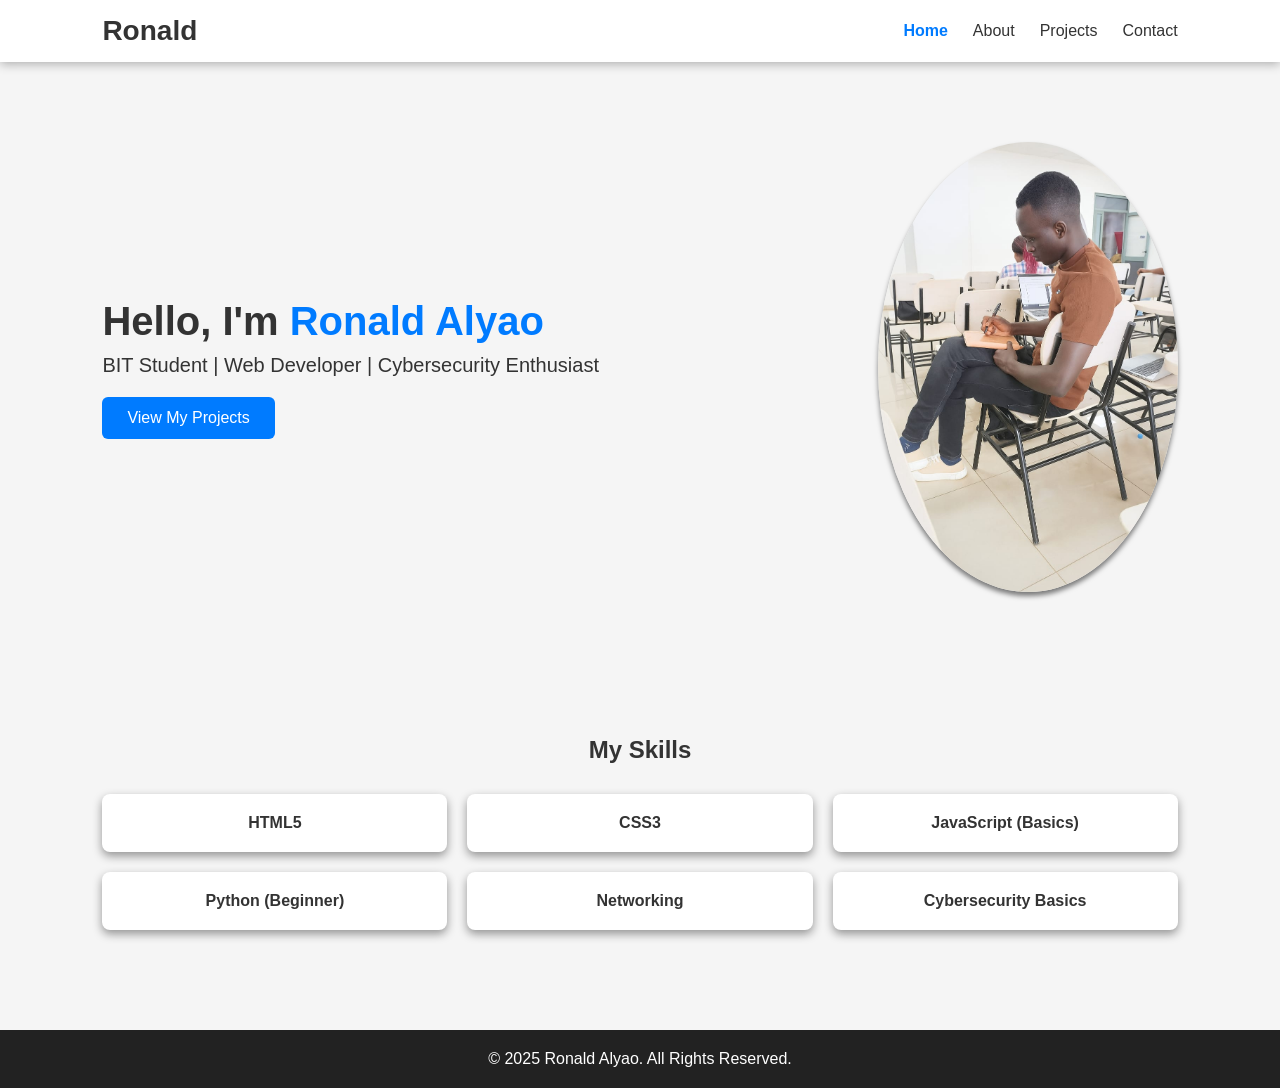
==== index.html @ 78d756d5 "Add files via upload" ====
<!DOCTYPE html>
<html lang="en">
<head>
    <meta charset="UTF-8">
    <meta name="viewport" content="width=device-width, initial-scale=1.0">
    <title>Ronald Portfolio</title>
    <link rel="stylesheet" href="index.css">
</head>
<body>

    <!-- ===== NAVBAR ===== -->
    <header>
        <nav class="navbar">
            <h2 class="logo">Ronald</h2>
            <ul class="nav-links">
                <li><a class="active" href="index.html">Home</a></li>
                <li><a href="about.html">About</a></li>
                <li><a href="projects.html">Projects</a></li>
                <li><a href="contact.html">Contact</a></li>
            </ul>
        </nav>
    </header>

    <!-- ===== HERO SECTION ===== -->
    <section class="hero">
        <div class="hero-text">
            <h1>Hello, I'm <span>Ronald Alyao</span></h1>
            <p>BIT Student | Web Developer | Cybersecurity Enthusiast</p>
            <a href="projects.html" class="btn">View My Projects</a>
        </div>

        <div class="hero-image">
            <img src="image/myphoto.jpg" alt="Ronald Photo">
        </div>
    </section>

    <!-- ===== SKILLS SECTION ===== -->
    <section class="skills">
        <h2>My Skills</h2>

        <div class="skills-container">
            <div class="skill-box">HTML5</div>
            <div class="skill-box">CSS3</div>
            <div class="skill-box">JavaScript (Basics)</div>
            <div class="skill-box">Python (Beginner)</div>
            <div class="skill-box">Networking</div>
            <div class="skill-box">Cybersecurity Basics</div>
        </div>
    </section>

    <!-- ===== FOOTER ===== -->
    <footer>
        <p>&copy 2025 Ronald Alyao. All Rights Reserved.</p>
    </footer>

</body>
</html>
---- index.css ----
/* ===== RESET ===== */
* {
    margin: 0;
    padding: 0;
    box-sizing: border-box;
    font-family: "Poppins", sans-serif;
}

body {
    background: #f5f5f5;
    color: #333;
}

/* ===== NAVBAR ===== */
.navbar {
    display: flex;
    justify-content: space-between;
    align-items: center;
    padding: 15px 8%;
    background: white;
    box-shadow: 0 2px 10px rgba(0,0,0,0.3);
}

.navbar .logo {
    font-size: 28px;
    font-weight: bold;
}

.nav-links {
    list-style: none;
    display: flex;
    gap: 25px;
}

.nav-links a {
    text-decoration: none;
    color: #333;
    font-weight: 500;
}
.nav-links a.active {
    color: #007bff; 
    font-weight: bold;}


.nav-links a:hover {
    color: #007bff;
    box-shadow: 0 0 10px rgba(0, 0, 0, 0.3);
    padding: 3px;
    border-radius:5px ;
    transition: 0.1s;
}

/* ===== HERO SECTION ===== */
.hero {
    display: flex;
    justify-content: space-between;
    align-items: center;
    padding: 80px 8%;
}

.hero-text h1 {
    font-size: 40px;
    margin-bottom: 10px;
}

.hero-text span {
    color: #007bff;
}

.hero-text p {
    font-size: 20px;
    margin-bottom: 20px;
}

.btn {
    display: inline-block;
    background: #007bff;
    color: white;
    padding: 12px 25px;
    border-radius: 6px;
    text-decoration: none;
}

.btn:hover {
    background: #005fcc;
}

.hero-image img {
    width: 300px;
    border-radius: 50%;
    box-shadow: 0 4px 5px rgba(0,0,0,0.5);
}

/* ===== SKILLS SECTION ===== */
.skills {
    text-align: center;
    padding: 60px 8%;
}

.skills h2 {
    margin-bottom: 30px;
}

.skills-container {
    display: grid;
    grid-template-columns: repeat(3, 1fr);
    gap: 20px;
}

.skill-box {
    background: white;
    padding: 20px;
    border-radius: 8px;
    box-shadow: 0 4px 10px rgba(0,0,0,0.4);
    font-weight: 600;
}

/* ===== FOOTER ===== */
footer {
    text-align: center;
    padding: 20px;
    background: #222;
    color: white;
    margin-top: 40px;
}
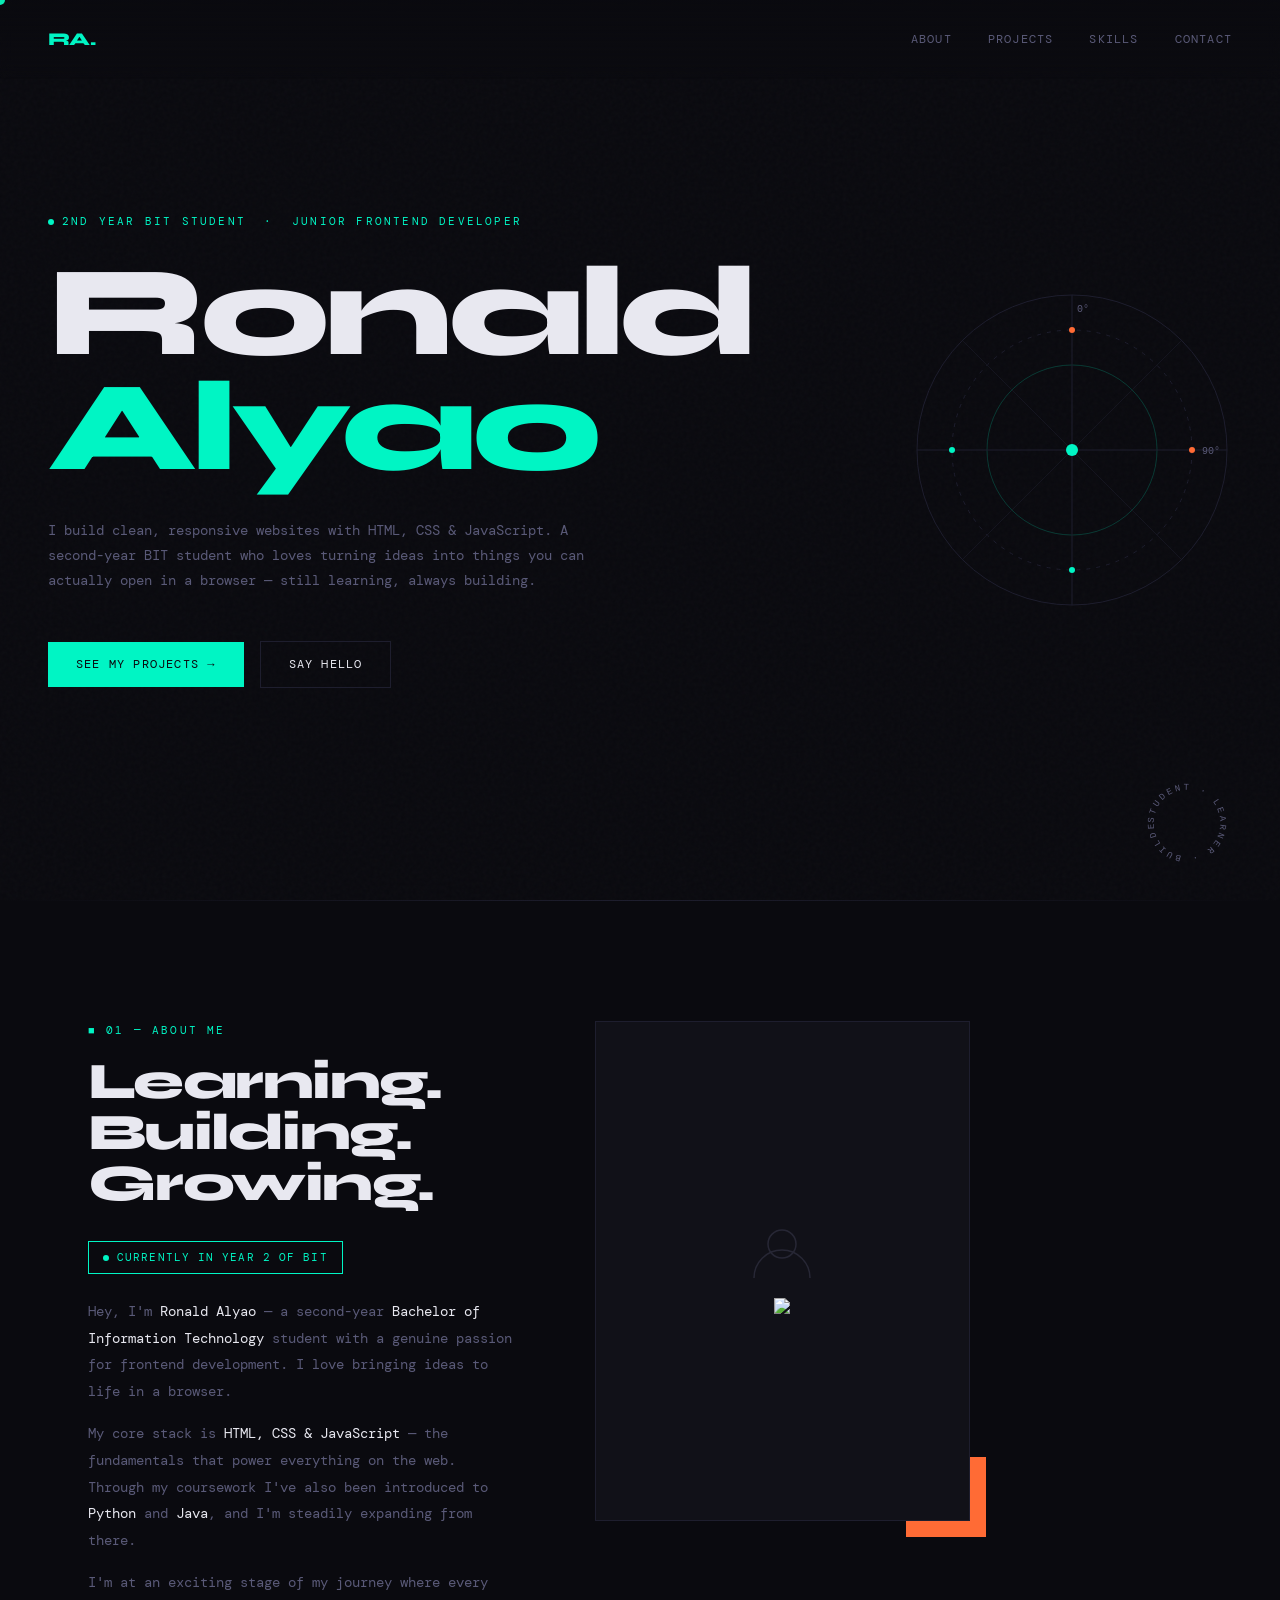
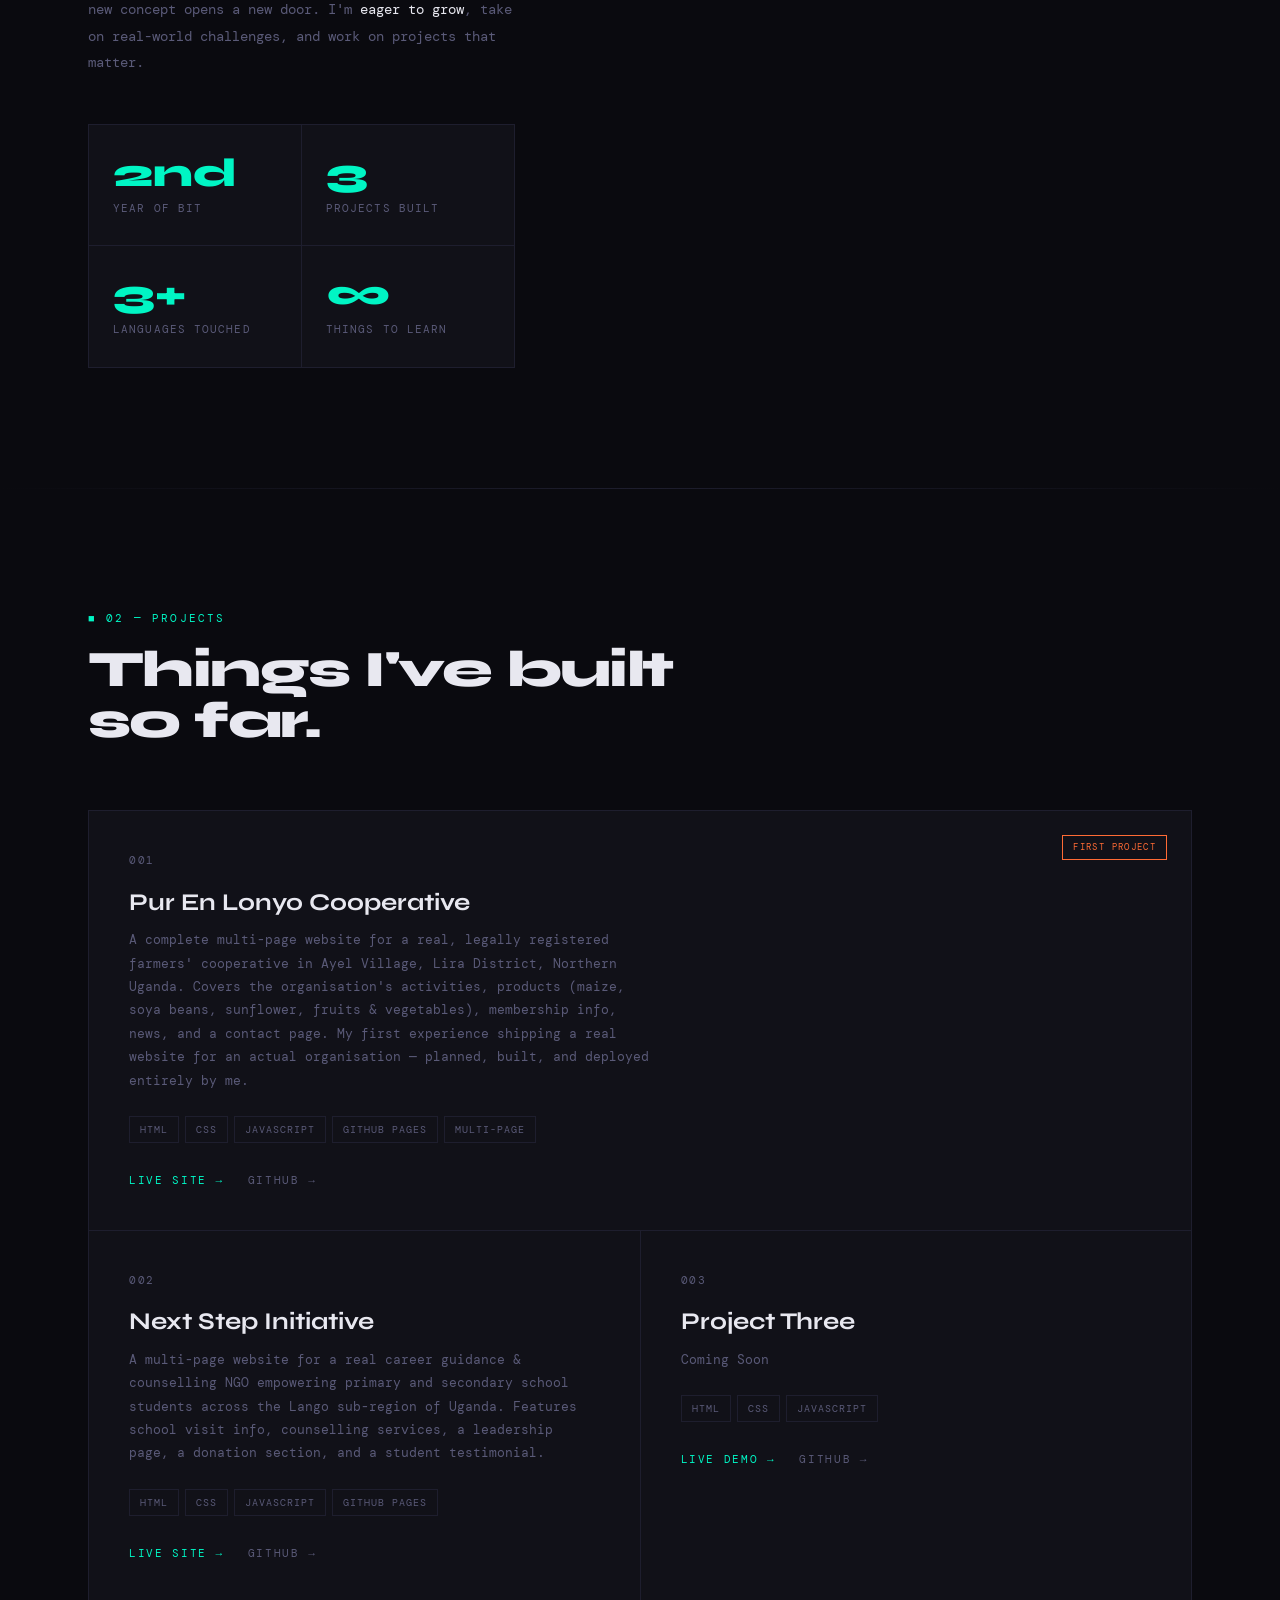
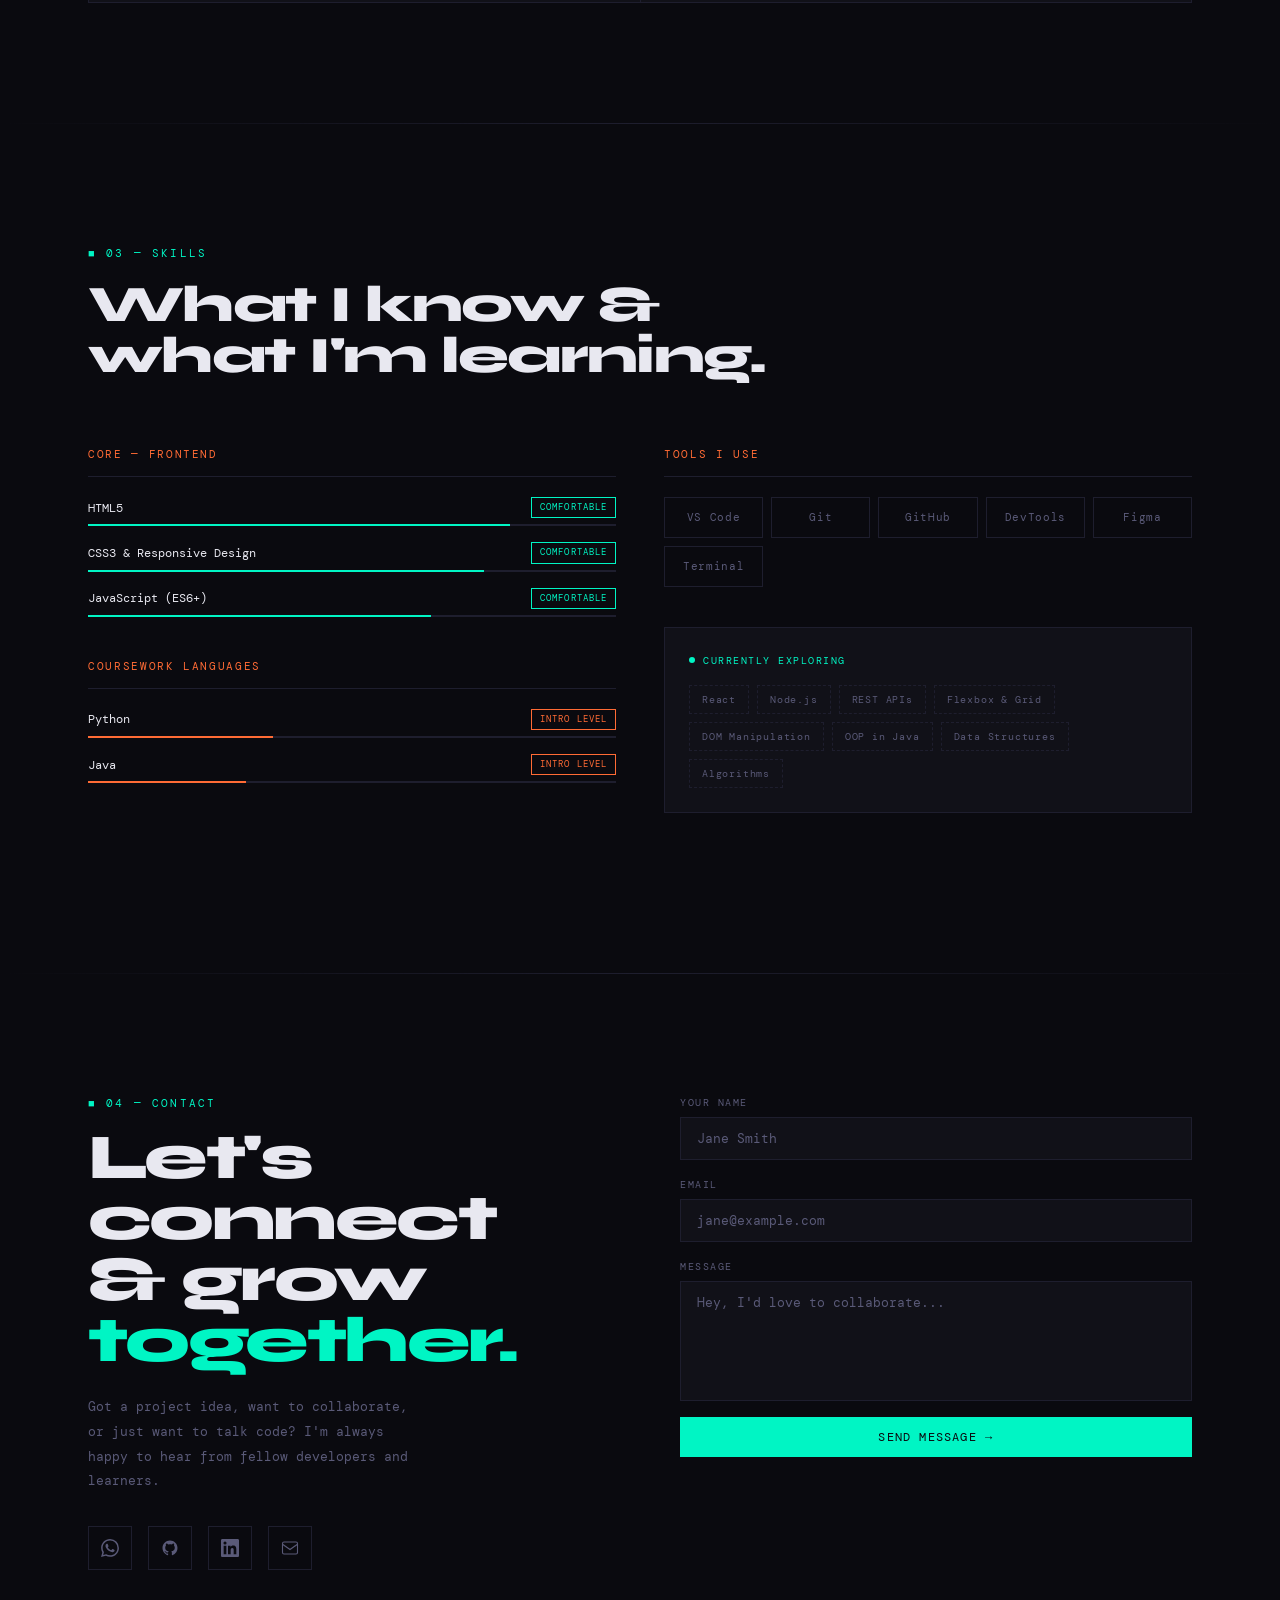
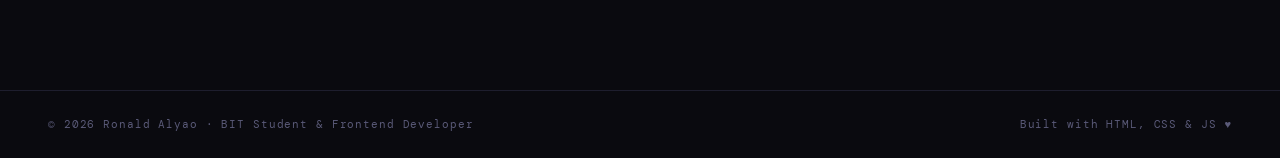
==== commit f741473b: "Update index.html" ====
--- a/index.html
+++ b/index.html
@@ -1,57 +1,594 @@
 <!DOCTYPE html>
 <html lang="en">
 <head>
-    <meta charset="UTF-8">
-    <meta name="viewport" content="width=device-width, initial-scale=1.0">
-    <title>Ronald Portfolio</title>
-    <link rel="stylesheet" href="index.css">
+  <meta charset="UTF-8" />
+  <meta name="viewport" content="width=device-width, initial-scale=1.0" />
+  <title>Portfolio — Ronald Alyao</title>
+  <link rel="preconnect" href="https://fonts.googleapis.com" />
+  <link rel="preconnect" href="https://fonts.gstatic.com" crossorigin />
+  <link href="https://fonts.googleapis.com/css2?family=Syne:wght@400;600;700;800&family=DM+Mono:ital,wght@0,300;0,400;1,300&display=swap" rel="stylesheet" />
+  <style>
+    *, *::before, *::after { box-sizing: border-box; margin: 0; padding: 0; }
+
+    :root {
+      --bg:       #0a0a0f;
+      --surface:  #111118;
+      --border:   #1e1e2e;
+      --accent:   #00f5c4;
+      --accent2:  #ff6b35;
+      --text:     #e8e8f0;
+      --muted:    #5a5a78;
+      --font-display: 'Syne', sans-serif;
+      --font-body:    'DM Mono', monospace;
+    }
+
+    html { scroll-behavior: smooth; }
+
+    body {
+      background: var(--bg);
+      color: var(--text);
+      font-family: var(--font-body);
+      font-size: 14px;
+      line-height: 1.7;
+      overflow-x: hidden;
+      cursor: none;
+    }
+
+    #cursor {
+      width: 10px; height: 10px;
+      background: var(--accent); border-radius: 50%;
+      position: fixed; top: 0; left: 0;
+      pointer-events: none; z-index: 9999;
+      transform: translate(-50%,-50%);
+      transition: width 0.2s, height 0.2s, background 0.2s;
+      mix-blend-mode: difference;
+    }
+    #cursor.hovered { width: 36px; height: 36px; background: var(--accent2); }
+
+    body::before {
+      content: '';
+      position: fixed; inset: 0; z-index: 0;
+      background-image: url("data:image/svg+xml,%3Csvg viewBox='0 0 256 256' xmlns='http://www.w3.org/2000/svg'%3E%3Cfilter id='noise'%3E%3CfeTurbulence type='fractalNoise' baseFrequency='0.9' numOctaves='4' stitchTiles='stitch'/%3E%3C/filter%3E%3Crect width='100%25' height='100%25' filter='url(%23noise)' opacity='1'/%3E%3C/svg%3E");
+      opacity: 0.025; pointer-events: none;
+    }
+
+    ::-webkit-scrollbar { width: 4px; }
+    ::-webkit-scrollbar-track { background: var(--bg); }
+    ::-webkit-scrollbar-thumb { background: var(--accent); border-radius: 2px; }
+
+    /* NAV */
+    nav {
+      position: fixed; top: 0; left: 0; right: 0; z-index: 100;
+      display: flex; align-items: center; justify-content: space-between;
+      padding: 24px 48px;
+      background: linear-gradient(to bottom, rgba(10,10,15,0.95), transparent);
+      backdrop-filter: blur(8px);
+    }
+    .nav-logo { font-family: var(--font-display); font-weight: 800; font-size: 18px; letter-spacing: -0.03em; color: var(--accent); text-decoration: none; }
+    .nav-links { display: flex; gap: 36px; list-style: none; }
+    .nav-links a { color: var(--muted); text-decoration: none; font-size: 12px; letter-spacing: 0.1em; text-transform: uppercase; transition: color 0.2s; }
+    .nav-links a:hover { color: var(--accent); }
+
+    section { position: relative; z-index: 1; padding: 120px 48px; max-width: 1200px; margin: 0 auto; }
+
+    /* HERO */
+    #hero { min-height: 100vh; display: flex; flex-direction: column; justify-content: center; max-width: 100%; padding: 0 48px; position: relative; }
+    .hero-inner { max-width: 1200px; margin: 0 auto; width: 100%; }
+
+    .hero-label { font-size: 11px; letter-spacing: 0.2em; text-transform: uppercase; color: var(--accent); margin-bottom: 24px; display: flex; align-items: center; gap: 8px; }
+    .pulse { width: 6px; height: 6px; border-radius: 50%; background: var(--accent); display: inline-block; animation: pulseAnim 1.5s infinite; }
+    @keyframes pulseAnim { 0%,100% { opacity:1; transform:scale(1); } 50% { opacity:0.3; transform:scale(1.5); } }
+
+    .hero-name { font-family: var(--font-display); font-size: clamp(56px, 10vw, 130px); font-weight: 800; line-height: 0.9; letter-spacing: -0.04em; }
+    .hero-name span { color: var(--accent); }
+    .hero-tagline { margin-top: 32px; max-width: 560px; font-size: 14px; color: var(--muted); line-height: 1.8; }
+    .hero-cta { margin-top: 48px; display: flex; gap: 16px; align-items: center; }
+
+    /* Animations gate behind body.loaded so content is always visible even if JS is slow */
+    body.loaded .hero-label   { animation: fadeUp 0.8s 0.2s both; }
+    body.loaded .hero-name    { animation: fadeUp 0.8s 0.4s both; }
+    body.loaded .hero-tagline { animation: fadeUp 0.8s 0.6s both; }
+    body.loaded .hero-cta     { animation: fadeUp 0.8s 0.8s both; }
+
+    .btn { display: inline-flex; align-items: center; gap: 8px; padding: 12px 28px; font-family: var(--font-body); font-size: 12px; letter-spacing: 0.1em; text-transform: uppercase; text-decoration: none; border: none; cursor: none; transition: all 0.25s; }
+    .btn-primary { background: var(--accent); color: var(--bg); }
+    .btn-primary:hover { background: var(--accent2); transform: translateY(-2px); }
+    .btn-outline { background: transparent; color: var(--text); border: 1px solid var(--border); }
+    .btn-outline:hover { border-color: var(--accent); color: var(--accent); transform: translateY(-2px); }
+
+    .hero-deco { position: absolute; right: 48px; top: 50%; transform: translateY(-50%); width: 320px; height: 320px; pointer-events: none; }
+    .rotating-text { position: absolute; bottom: 32px; right: 48px; width: 90px; height: 90px; z-index: 1; animation: spin 12s linear infinite; }
+
+    .divider { width: 100%; height: 1px; background: linear-gradient(to right, transparent, var(--border), transparent); }
+
+    /* ABOUT */
+    #about .grid { display: grid; grid-template-columns: 1fr 1.4fr; gap: 80px; align-items: start; }
+    .section-label { font-size: 11px; letter-spacing: 0.2em; text-transform: uppercase; color: var(--accent); margin-bottom: 16px; }
+    .section-title { font-family: var(--font-display); font-size: clamp(32px, 4vw, 52px); font-weight: 800; line-height: 1; letter-spacing: -0.03em; margin-bottom: 32px; }
+    .learning-badge { display: inline-flex; align-items: center; gap: 8px; border: 1px solid var(--accent); padding: 6px 14px; font-size: 11px; letter-spacing: 0.1em; text-transform: uppercase; color: var(--accent); margin-bottom: 24px; }
+    .about-text p { color: var(--muted); margin-bottom: 16px; line-height: 1.9; }
+    .about-text p strong { color: var(--text); font-weight: 400; }
+
+    .stat-grid { display: grid; grid-template-columns: 1fr 1fr; gap: 1px; background: var(--border); border: 1px solid var(--border); margin-top: 48px; }
+    .stat { background: var(--surface); padding: 28px 24px; }
+    .stat-num { font-family: var(--font-display); font-size: 40px; font-weight: 800; color: var(--accent); line-height: 1; }
+    .stat-label { font-size: 11px; color: var(--muted); letter-spacing: 0.1em; text-transform: uppercase; margin-top: 6px; }
+
+    .avatar-wrap { position: relative; aspect-ratio: 3/4; max-height: 500px; }
+    .avatar-placeholder { width: 100%; height: 100%; background: var(--surface); border: 1px solid var(--border); display: flex; align-items: center; justify-content: center; flex-direction: column; gap: 12px; color: var(--muted); font-size: 12px; letter-spacing: 0.1em; }
+    .avatar-placeholder svg { opacity: 0.3; }
+    .avatar-accent { position: absolute; bottom: -16px; right: -16px; width: 80px; height: 80px; background: var(--accent2); z-index: -1; }
+
+    /* PROJECTS */
+    #projects .header { margin-bottom: 64px; }
+    .projects-grid { display: grid; grid-template-columns: 1fr 1fr; gap: 1px; background: var(--border); border: 1px solid var(--border); }
+    .project-card { background: var(--surface); padding: 40px; position: relative; overflow: hidden; transition: background 0.3s; }
+    .project-card.wide { grid-column: 1 / -1; }
+    .project-card::after { content: ''; position: absolute; bottom: 0; left: 0; height: 2px; width: 0; background: var(--accent); transition: width 0.4s; }
+    .project-card:hover { background: #13131f; }
+    .project-card:hover::after { width: 100%; }
+    .project-number { font-size: 11px; color: var(--muted); letter-spacing: 0.15em; margin-bottom: 20px; display: block; }
+    .project-title { font-family: var(--font-display); font-size: 24px; font-weight: 700; margin-bottom: 12px; line-height: 1.1; }
+    .project-desc { color: var(--muted); font-size: 13px; line-height: 1.8; margin-bottom: 24px; max-width: 520px; }
+    .project-tags { display: flex; flex-wrap: wrap; gap: 6px; margin-bottom: 28px; }
+    .tag { font-size: 10px; letter-spacing: 0.1em; text-transform: uppercase; padding: 4px 10px; border: 1px solid var(--border); color: var(--muted); }
+    .project-links { display: flex; gap: 24px; }
+    .project-link { font-size: 11px; letter-spacing: 0.15em; text-transform: uppercase; color: var(--accent); text-decoration: none; display: inline-flex; align-items: center; gap: 6px; transition: gap 0.2s; }
+    .project-link:hover { gap: 12px; }
+    .project-link.secondary { color: var(--muted); }
+    .project-link.secondary:hover { color: var(--accent2); gap: 12px; }
+    .badge { position: absolute; top: 24px; right: 24px; font-size: 9px; letter-spacing: 0.15em; text-transform: uppercase; padding: 4px 10px; border: 1px solid var(--accent2); color: var(--accent2); }
+
+    /* SKILLS */
+    #skills .header { margin-bottom: 64px; }
+    .skills-layout { display: grid; grid-template-columns: 1fr 1fr; gap: 48px; }
+    .skill-group { margin-bottom: 40px; }
+    .skill-group-title { font-size: 11px; letter-spacing: 0.15em; text-transform: uppercase; color: var(--accent2); margin-bottom: 20px; padding-bottom: 12px; border-bottom: 1px solid var(--border); }
+    .skill-bar-item { margin-bottom: 16px; }
+    .skill-bar-top { display: flex; justify-content: space-between; margin-bottom: 6px; align-items: center; }
+    .skill-name { font-size: 12px; color: var(--text); }
+    .skill-level { font-size: 9px; letter-spacing: 0.12em; text-transform: uppercase; padding: 2px 8px; border: 1px solid var(--border); color: var(--muted); }
+    .skill-level.strong { border-color: var(--accent); color: var(--accent); }
+    .skill-level.intro  { border-color: var(--accent2); color: var(--accent2); }
+    .skill-bar { height: 2px; background: var(--border); }
+    .skill-bar-fill { height: 100%; background: var(--accent); width: 0; transition: width 1.2s cubic-bezier(0.22,1,0.36,1); }
+    .skill-bar-fill.soft { background: var(--accent2); }
+
+    .tools-grid { display: grid; grid-template-columns: repeat(auto-fill, minmax(90px, 1fr)); gap: 8px; margin-top: 8px; }
+    .tool-chip { border: 1px solid var(--border); padding: 10px 12px; text-align: center; font-size: 11px; color: var(--muted); letter-spacing: 0.06em; transition: all 0.2s; }
+    .tool-chip:hover { border-color: var(--accent); color: var(--accent); }
+
+    .currently-learning { border: 1px solid var(--border); padding: 24px; background: var(--surface); margin-top: 8px; }
+    .cl-title { font-size: 10px; letter-spacing: 0.15em; text-transform: uppercase; color: var(--accent); margin-bottom: 16px; display: flex; align-items: center; gap: 8px; }
+    .learn-tags { display: flex; flex-wrap: wrap; gap: 8px; }
+    .learn-tag { font-size: 10px; letter-spacing: 0.08em; padding: 5px 12px; border: 1px dashed var(--border); color: var(--muted); transition: all 0.2s; }
+    .learn-tag:hover { border-color: var(--accent); color: var(--accent); }
+
+    /* CONTACT */
+    #contact { min-height: 60vh; display: flex; flex-direction: column; justify-content: center; }
+    .contact-inner { display: grid; grid-template-columns: 1fr 1fr; gap: 80px; align-items: start; }
+    .contact-big { font-family: var(--font-display); font-size: clamp(40px, 5vw, 72px); font-weight: 800; line-height: 0.95; letter-spacing: -0.04em; }
+    .contact-big span { color: var(--accent); }
+    .contact-form { display: flex; flex-direction: column; gap: 16px; }
+    .form-group { display: flex; flex-direction: column; gap: 6px; }
+    .form-label { font-size: 10px; letter-spacing: 0.15em; text-transform: uppercase; color: var(--muted); }
+    .form-input, .form-textarea { background: var(--surface); border: 1px solid var(--border); color: var(--text); font-family: var(--font-body); font-size: 13px; padding: 12px 16px; outline: none; transition: border-color 0.2s; resize: none; }
+    .form-textarea { height: 120px; }
+    .form-input:focus, .form-textarea:focus { border-color: var(--accent); }
+    .form-input::placeholder, .form-textarea::placeholder { color: var(--muted); }
+
+    .social-row { display: flex; gap: 16px; margin-top: 32px; flex-wrap: wrap; }
+    .social-link { width: 44px; height: 44px; border: 1px solid var(--border); display: flex; align-items: center; justify-content: center; color: var(--muted); text-decoration: none; transition: all 0.2s; }
+    .social-link:hover { border-color: var(--accent); color: var(--accent); }
+
+    /* FOOTER */
+    footer { position: relative; z-index: 1; border-top: 1px solid var(--border); padding: 24px 48px; display: flex; justify-content: space-between; align-items: center; color: var(--muted); font-size: 11px; letter-spacing: 0.08em; }
+
+    /* REVEAL */
+    .reveal { transition: opacity 0.7s, transform 0.7s cubic-bezier(0.22,1,0.36,1); }
+    body.loaded .reveal { opacity: 0; transform: translateY(40px); }
+    body.loaded .reveal.visible { opacity: 1; transform: translateY(0); }
+
+    /* KEYFRAMES */
+    @keyframes fadeUp { from { opacity:0; transform:translateY(30px); } to { opacity:1; transform:translateY(0); } }
+    @keyframes fadeIn { from { opacity:0; } to { opacity:1; } }
+    @keyframes spin   { to { transform:rotate(360deg); } }
+
+    /* RESPONSIVE */
+    @media (max-width: 900px) {
+      nav { padding: 20px 24px; }
+      section { padding: 80px 24px; }
+      #hero { padding: 0 24px; }
+      #about .grid, .contact-inner, .skills-layout { grid-template-columns: 1fr; }
+      .projects-grid { grid-template-columns: 1fr; }
+      .project-card.wide { grid-column: auto; }
+      .hero-deco, .rotating-text { display: none; }
+      footer { padding: 20px 24px; flex-direction: column; gap: 8px; text-align: center; }
+      .nav-links { display: none; }
+    }
+  </style>
 </head>
 <body>
 
-    <!-- ===== NAVBAR ===== -->
-    <header>
-        <nav class="navbar">
-            <h2 class="logo">Ronald</h2>
-            <ul class="nav-links">
-                <li><a class="active" href="index.html">Home</a></li>
-                <li><a href="about.html">About</a></li>
-                <li><a href="projects.html">Projects</a></li>
-                <li><a href="contact.html">Contact</a></li>
-            </ul>
-        </nav>
-    </header>
-
-    <!-- ===== HERO SECTION ===== -->
-    <section class="hero">
-        <div class="hero-text">
-            <h1>Hello, I'm <span>Ronald Alyao</span></h1>
-            <p>BIT Student | Web Developer | Cybersecurity Enthusiast</p>
-            <a href="projects.html" class="btn">View My Projects</a>
-        </div>
-
-        <div class="hero-image">
-            <img src="image/myphoto.jpg" alt="Ronald Photo">
-        </div>
-    </section>
-
-    <!-- ===== SKILLS SECTION ===== -->
-    <section class="skills">
-        <h2>My Skills</h2>
-
-        <div class="skills-container">
-            <div class="skill-box">HTML5</div>
-            <div class="skill-box">CSS3</div>
-            <div class="skill-box">JavaScript (Basics)</div>
-            <div class="skill-box">Python (Beginner)</div>
-            <div class="skill-box">Networking</div>
-            <div class="skill-box">Cybersecurity Basics</div>
-        </div>
-    </section>
-
-    <!-- ===== FOOTER ===== -->
-    <footer>
-        <p>&copy 2025 Ronald Alyao. All Rights Reserved.</p>
-    </footer>
-
+<div id="cursor"></div>
+
+<!-- NAV -->
+<nav>
+  <a href="#hero" class="nav-logo">RA.</a>
+  <ul class="nav-links">
+    <li><a href="#about">About</a></li>
+    <li><a href="#projects">Projects</a></li>
+    <li><a href="#skills">Skills</a></li>
+    <li><a href="#contact">Contact</a></li>
+  </ul>
+</nav>
+
+<!-- HERO -->
+<section id="hero">
+  <div class="hero-inner">
+    <p class="hero-label"><span class="pulse"></span> 2nd Year BIT Student &nbsp;·&nbsp; Junior Frontend Developer</p>
+    <h1 class="hero-name">Ronald<br/><span>Alyao</span></h1>
+    <p class="hero-tagline">
+      I build clean, responsive websites with HTML, CSS &amp; JavaScript.
+      A second-year BIT student who loves turning ideas into things you can actually open in a browser —
+      still learning, always building.
+    </p>
+    <div class="hero-cta">
+      <a href="projects.html" class="btn btn-primary">See my projects &#8594;</a>
+      <a href="#contact" class="btn btn-outline">Say hello</a>
+    </div>
+  </div>
+
+  <div class="hero-deco">
+    <svg viewBox="0 0 320 320" fill="none" xmlns="http://www.w3.org/2000/svg">
+      <circle cx="160" cy="160" r="155" stroke="#1e1e2e" stroke-width="1"/>
+      <circle cx="160" cy="160" r="120" stroke="#1e1e2e" stroke-width="1" stroke-dasharray="4 6"/>
+      <circle cx="160" cy="160" r="85" stroke="#00f5c4" stroke-width="0.5" opacity="0.4"/>
+      <line x1="5" y1="160" x2="315" y2="160" stroke="#1e1e2e" stroke-width="1"/>
+      <line x1="160" y1="5" x2="160" y2="315" stroke="#1e1e2e" stroke-width="1"/>
+      <line x1="50" y1="50" x2="270" y2="270" stroke="#1e1e2e" stroke-width="0.5"/>
+      <line x1="270" y1="50" x2="50" y2="270" stroke="#1e1e2e" stroke-width="0.5"/>
+      <circle cx="160" cy="160" r="6" fill="#00f5c4"/>
+      <circle cx="160" cy="40"  r="3" fill="#ff6b35"/>
+      <circle cx="280" cy="160" r="3" fill="#ff6b35"/>
+      <circle cx="160" cy="280" r="3" fill="#00f5c4"/>
+      <circle cx="40"  cy="160" r="3" fill="#00f5c4"/>
+      <text x="165" y="22"  font-family="monospace" font-size="10" fill="#5a5a78">0°</text>
+      <text x="290" y="164" font-family="monospace" font-size="10" fill="#5a5a78">90°</text>
+    </svg>
+  </div>
+
+  <svg class="rotating-text" viewBox="0 0 100 100" xmlns="http://www.w3.org/2000/svg">
+    <defs><path id="cp" d="M 50,50 m -37,0 a 37,37 0 1,1 74,0 a 37,37 0 1,1 -74,0"/></defs>
+    <text font-size="10" fill="#5a5a78" font-family="monospace" letter-spacing="3">
+      <textPath href="#cp">STUDENT · LEARNER · BUILDER · </textPath>
+    </text>
+  </svg>
+</section>
+
+<div class="divider"></div>
+
+<!-- ABOUT -->
+<section id="about">
+  <div class="grid">
+    <div>
+      <p class="section-label reveal">&#9632; 01 — About me</p>
+      <h2 class="section-title reveal">Learning.<br/>Building.<br/>Growing.</h2>
+      <div class="about-text reveal">
+        <div class="learning-badge"><span class="pulse"></span> Currently in Year 2 of BIT</div>
+        <p>Hey, I'm <strong>Ronald Alyao</strong> — a second-year <strong>Bachelor of Information Technology</strong> student with a genuine passion for frontend development. I love bringing ideas to life in a browser.</p>
+        <p>My core stack is <strong>HTML, CSS &amp; JavaScript</strong> — the fundamentals that power everything on the web. Through my coursework I've also been introduced to <strong>Python</strong> and <strong>Java</strong>, and I'm steadily expanding from there.</p>
+        <p>I'm at an exciting stage of my journey where every new concept opens a new door. I'm <strong>eager to grow</strong>, take on real-world challenges, and work on projects that matter.</p>
+      </div>
+      <div class="stat-grid reveal">
+        <div class="stat"><div class="stat-num">2nd</div><div class="stat-label">Year of BIT</div></div>
+        <div class="stat"><div class="stat-num">3</div><div class="stat-label">Projects built</div></div>
+        <div class="stat"><div class="stat-num">3+</div><div class="stat-label">Languages touched</div></div>
+        <div class="stat"><div class="stat-num">∞</div><div class="stat-label">Things to learn</div></div>
+      </div>
+    </div>
+    <div class="avatar-wrap reveal">
+      <div class="avatar-placeholder">
+        <svg width="64" height="64" viewBox="0 0 64 64" fill="none">
+          <circle cx="32" cy="22" r="14" stroke="#5a5a78" stroke-width="1.5"/>
+          <path d="M4 56c0-15.464 12.536-28 28-28s28 12.536 28 28" stroke="#5a5a78" stroke-width="1.5"/>
+        </svg>
+        <span>
+            <img src="images/my.jpeg">
+        </span>
+      </div>
+      <div class="avatar-accent"></div>
+    </div>
+  </div>
+</section>
+
+<div class="divider"></div>
+
+<!-- PROJECTS -->
+<section id="projects">
+  <div class="header reveal">
+    <p class="section-label">&#9632; 02 — Projects</p>
+    <h2 class="section-title">Things I've built<br/>so far.</h2>
+  </div>
+
+  <div class="projects-grid">
+
+    <!-- Project 1 -->
+    <div class="project-card wide reveal">
+      <span class="badge">First project</span>
+      <span class="project-number">001</span>
+      <h3 class="project-title">Pur En Lonyo Cooperative</h3>
+      <p class="project-desc">A complete multi-page website for a real, 
+        legally registered farmers' cooperative in Ayel Village, Lira District, 
+        Northern Uganda. Covers the organisation's activities, products 
+        (maize, soya beans, sunflower, fruits &amp; vegetables), 
+        membership info, news, and a contact page. My first experience 
+        shipping a real website for an actual organisation — 
+        planned, built, and deployed entirely by me.</p>
+      <div class="project-tags">
+        <span class="tag">HTML</span>
+        <span class="tag">CSS</span>
+        <span class="tag">JavaScript</span>
+        <span class="tag">GitHub Pages</span>
+        <span class="tag">Multi-page</span>
+      </div>
+      <div class="project-links">
+        <a href="https://ronnie-speks.github.io/COORPERATIVE/" target="_blank" class="project-link">Live site &#8594;</a>
+        <a href="https://github.com/ronnie-speks/COORPERATIVE" target="_blank" class="project-link secondary">GitHub &#8594;</a>
+      </div>
+    </div>
+
+    <!-- Project 2 -->
+    <div class="project-card reveal">
+      <span class="project-number">002</span>
+      <h3 class="project-title">Next Step Initiative</h3>
+      <p class="project-desc">A multi-page website for a real career guidance &amp; 
+        counselling NGO empowering primary and secondary school students across the 
+        Lango sub-region of Uganda. Features school visit info, counselling services, 
+        a leadership page, a donation section, and a student testimonial.</p>
+      <div class="project-tags">
+        <span class="tag">HTML</span><span class="tag">CSS</span><span class="tag">JavaScript</span><span class="tag">GitHub Pages</span>
+      </div>
+      <div class="project-links">
+        <a href="https://ronnie-speks.github.io/NEXT-STEP/" target="_blank" class="project-link">Live site &#8594;</a>
+        <a href="https://github.com/ronnie-speks/NEXT-STEP" target="_blank" class="project-link secondary">GitHub &#8594;</a>
+      </div>
+    </div>
+
+    <!-- Project 3 -->
+    <div class="project-card reveal">
+      <span class="project-number">003</span>
+      <h3 class="project-title">Project Three</h3>
+      <p class="project-desc">Coming Soon</p>
+      <div class="project-tags">
+        <span class="tag">HTML</span><span class="tag">CSS</span><span class="tag">JavaScript</span>
+      </div>
+      <div class="project-links">
+        <a href="#" class="project-link">Live demo &#8594;</a>
+        <a href="#" class="project-link secondary">GitHub &#8594;</a>
+      </div>
+    </div>
+
+  </div>
+</section>
+
+<div class="divider"></div>
+
+<!-- SKILLS -->
+<section id="skills">
+  <div class="header reveal">
+    <p class="section-label">&#9632; 03 — Skills</p>
+    <h2 class="section-title">What I know &amp;<br/>what I'm learning.</h2>
+  </div>
+  <div class="skills-layout">
+    <div>
+      <div class="skill-group reveal">
+        <p class="skill-group-title">Core — Frontend</p>
+        <div class="skill-bar-item">
+          <div class="skill-bar-top"><span class="skill-name">HTML5</span><span class="skill-level strong">Comfortable</span></div>
+          <div class="skill-bar"><div class="skill-bar-fill" data-w="80"></div></div>
+        </div>
+        <div class="skill-bar-item">
+          <div class="skill-bar-top"><span class="skill-name">CSS3 &amp; Responsive Design</span><span class="skill-level strong">Comfortable</span></div>
+          <div class="skill-bar"><div class="skill-bar-fill" data-w="75"></div></div>
+        </div>
+        <div class="skill-bar-item">
+          <div class="skill-bar-top"><span class="skill-name">JavaScript (ES6+)</span><span class="skill-level strong">Comfortable</span></div>
+          <div class="skill-bar"><div class="skill-bar-fill" data-w="65"></div></div>
+        </div>
+      </div>
+      <div class="skill-group reveal">
+        <p class="skill-group-title">Coursework Languages</p>
+        <div class="skill-bar-item">
+          <div class="skill-bar-top"><span class="skill-name">Python</span><span class="skill-level intro">Intro level</span></div>
+          <div class="skill-bar"><div class="skill-bar-fill soft" data-w="35"></div></div>
+        </div>
+        <div class="skill-bar-item">
+          <div class="skill-bar-top"><span class="skill-name">Java</span><span class="skill-level intro">Intro level</span></div>
+          <div class="skill-bar"><div class="skill-bar-fill soft" data-w="30"></div></div>
+        </div>
+      </div>
+    </div>
+    <div>
+      <div class="skill-group reveal">
+        <p class="skill-group-title">Tools I use</p>
+        <div class="tools-grid">
+          <div class="tool-chip">VS Code</div>
+          <div class="tool-chip">Git</div>
+          <div class="tool-chip">GitHub</div>
+          <div class="tool-chip">DevTools</div>
+          <div class="tool-chip">Figma</div>
+          <div class="tool-chip">Terminal</div>
+        </div>
+      </div>
+      <div class="skill-group reveal">
+        <div class="currently-learning">
+          <p class="cl-title"><span class="pulse"></span> Currently exploring</p>
+          <div class="learn-tags">
+            <span class="learn-tag">React</span>
+            <span class="learn-tag">Node.js</span>
+            <span class="learn-tag">REST APIs</span>
+            <span class="learn-tag">Flexbox &amp; Grid</span>
+            <span class="learn-tag">DOM Manipulation</span>
+            <span class="learn-tag">OOP in Java</span>
+            <span class="learn-tag">Data Structures</span>
+            <span class="learn-tag">Algorithms</span>
+          </div>
+        </div>
+      </div>
+    </div>
+  </div>
+</section>
+
+<div class="divider"></div>
+
+<!-- CONTACT -->
+<section id="contact">
+  <div class="contact-inner">
+    <div>
+      <p class="section-label reveal">&#9632; 04 — Contact</p>
+      <h2 class="contact-big reveal">Let's connect<br/>&amp; grow<br/><span>together.</span></h2>
+      <p class="reveal" style="color:var(--muted);margin-top:24px;max-width:340px;line-height:1.9;font-size:13px;">
+        Got a project idea, want to collaborate, or just want to talk code?
+        I'm always happy to hear from fellow developers and learners.
+      </p>
+      <div class="social-row reveal">
+        <!-- WhatsApp -->
+        <a href="https://wa.me/256788852311" target="_blank" class="social-link" title="WhatsApp">
+          <svg width="18" height="18" viewBox="0 0 24 24" fill="currentColor">
+            <path d="M17.472 14.382c-.297-.149-1.758-.867-2.03-.967-.273-.099-.471-.148-.67.15-.197.297-.767.966-.94 1.164-.173.199-.347.223-.644.075-.297-.15-1.255-.463-2.39-1.475-.883-.788-1.48-1.761-1.653-2.059-.173-.297-.018-.458.13-.606.134-.133.298-.347.446-.52.149-.174.198-.298.298-.497.099-.198.05-.371-.025-.52-.075-.149-.669-1.612-.916-2.207-.242-.579-.487-.5-.669-.51-.173-.008-.371-.01-.57-.01-.198 0-.52.074-.792.372-.272.297-1.04 1.016-1.04 2.479 0 1.462 1.065 2.875 1.213 3.074.149.198 2.096 3.2 5.077 4.487.709.306 1.262.489 1.694.625.712.227 1.36.195 1.871.118.571-.085 1.758-.719 2.006-1.413.248-.694.248-1.289.173-1.413-.074-.124-.272-.198-.57-.347m-5.421 7.403h-.004a9.87 9.87 0 01-5.031-1.378l-.361-.214-3.741.982.998-3.648-.235-.374a9.86 9.86 0 01-1.51-5.26c.001-5.45 4.436-9.884 9.888-9.884 2.64 0 5.122 1.03 6.988 2.898a9.825 9.825 0 012.893 6.994c-.003 5.45-4.437 9.884-9.885 9.884m8.413-18.297A11.815 11.815 0 0012.05 0C5.495 0 .16 5.335.157 11.892c0 2.096.547 4.142 1.588 5.945L.057 24l6.305-1.654a11.882 11.882 0 005.683 1.448h.005c6.554 0 11.89-5.335 11.893-11.893a11.821 11.821 0 00-3.48-8.413z"/>
+          </svg>
+        </a>
+        <!-- GitHub -->
+        <a href="https://github.com/ronnie-speks" target="_blank" class="social-link" title="GitHub">
+          <svg width="18" height="18" viewBox="0 0 24 24" fill="currentColor">
+            <path d="M12 2C6.477 2 2 6.484 2 12.017c0 4.425 2.865 8.18 6.839 9.504.5.092.682-.217.682-.483 0-.237-.008-.868-.013-1.703-2.782.605-3.369-1.343-3.369-1.343-.454-1.158-1.11-1.466-1.11-1.466-.908-.62.069-.608.069-.608 1.003.07 1.531 1.032 1.531 1.032.892 1.53 2.341 1.088 2.91.832.092-.647.35-1.088.636-1.338-2.22-.253-4.555-1.113-4.555-4.951 0-1.093.39-1.988 1.029-2.688-.103-.253-.446-1.272.098-2.65 0 0 .84-.27 2.75 1.026A9.564 9.564 0 0112 6.844c.85.004 1.705.115 2.504.337 1.909-1.296 2.747-1.027 2.747-1.027.546 1.379.202 2.398.1 2.651.64.7 1.028 1.595 1.028 2.688 0 3.848-2.339 4.695-4.566 4.943.359.309.678.92.678 1.855 0 1.338-.012 2.419-.012 2.747 0 .268.18.58.688.482A10.019 10.019 0 0022 12.017C22 6.484 17.522 2 12 2z"/>
+          </svg>
+        </a>
+        <!-- LinkedIn -->
+        <a href="#" class="social-link" title="LinkedIn">
+          <svg width="18" height="18" viewBox="0 0 24 24" fill="currentColor">
+            <path d="M20.447 20.452h-3.554v-5.569c0-1.328-.027-3.037-1.852-3.037-1.853 0-2.136 1.445-2.136 2.939v5.667H9.351V9h3.414v1.561h.046c.477-.9 1.637-1.85 3.37-1.85 3.601 0 4.267 2.37 4.267 5.455v6.286zM5.337 7.433a2.062 2.062 0 01-2.063-2.065 2.064 2.064 0 112.063 2.065zm1.782 13.019H3.555V9h3.564v11.452zM22.225 0H1.771C.792 0 0 .774 0 1.729v20.542C0 23.227.792 24 1.771 24h20.451C23.2 24 24 23.227 24 22.271V1.729C24 .774 23.2 0 22.222 0h.003z"/>
+          </svg>
+        </a>
+        <!-- Email -->
+         <a href="mailto:alyaoronad6@gmail.com" class="social-link" title="Email">
+          <svg width="18" height="18" viewBox="0 0 24 24" fill="none" stroke="currentColor" stroke-width="1.5">
+            <rect x="2" y="4" width="20" height="16" rx="2"/>
+            <path d="M2 7l10 7 10-7"/>
+          </svg>
+        </a>
+      </div>
+    </div>
+
+    <div class="contact-form reveal">
+      <div class="form-group">
+        <label class="form-label">Your name</label>
+        <input class="form-input" type="text" placeholder="Jane Smith" , required/>
+      </div>
+      <div class="form-group">
+        <label class="form-label">Email</label>
+        <input class="form-input" type="email" placeholder="jane@example.com" , required/>
+      </div>
+      <div class="form-group">
+        <label class="form-label">Message</label>
+        <textarea class="form-textarea" placeholder="Hey, I'd love to collaborate..." , required></textarea>
+      </div>
+      <button class="btn btn-primary" style="width:100%;justify-content:center;" onclick="handleSend(this)">
+        Send message &#8594;
+      </button>
+    </div>
+  </div>
+</section>
+
+<footer>
+  <span>© 2026 Ronald Alyao · BIT Student &amp; Frontend Developer</span>
+  <span>Built with HTML, CSS &amp; JS ♥</span>
+</footer>
+
+<script data-cfasync="false" src="/cdn-cgi/scripts/5c5dd728/cloudflare-static/email-decode.min.js"></script><script>
+  // Gate animations behind body.loaded — content always visible even if JS is slow
+  document.body.classList.add('loaded');
+
+  // Custom cursor
+  const cursor = document.getElementById('cursor');
+  document.addEventListener('mousemove', e => {
+    cursor.style.left = e.clientX + 'px';
+    cursor.style.top  = e.clientY + 'px';
+  });
+  document.querySelectorAll('a, button, .project-card, .tool-chip, .learn-tag').forEach(el => {
+    el.addEventListener('mouseenter', () => cursor.classList.add('hovered'));
+    el.addEventListener('mouseleave', () => cursor.classList.remove('hovered'));
+  });
+
+  // Reveal elements currently in viewport
+  const revealEls = document.querySelectorAll('.reveal');
+  function revealInView() {
+    revealEls.forEach(el => {
+      const rect = el.getBoundingClientRect();
+      if (rect.top < window.innerHeight && rect.bottom > 0) {
+        el.classList.add('visible');
+      }
+    });
+  }
+
+  // IntersectionObserver for scroll reveals
+  const io = new IntersectionObserver(entries => {
+    entries.forEach(e => {
+      if (e.isIntersecting) { e.target.classList.add('visible'); io.unobserve(e.target); }
+    });
+  }, { threshold: 0 });
+  revealEls.forEach(el => io.observe(el));
+
+  // Run on load and after anchor clicks
+  revealInView();
+  document.querySelectorAll('a[href^="#"]').forEach(a => {
+    a.addEventListener('click', () => setTimeout(revealInView, 700));
+  });
+
+  // Skill bar animations
+  const barIO = new IntersectionObserver(entries => {
+    entries.forEach(e => {
+      if (e.isIntersecting) {
+        e.target.querySelectorAll('.skill-bar-fill').forEach(b => b.style.width = b.dataset.w + '%');
+        barIO.unobserve(e.target);
+      }
+    });
+  }, { threshold: 0.3 });
+  document.querySelectorAll('.skill-group').forEach(g => barIO.observe(g));
+
+  // Stagger project cards
+  document.querySelectorAll('.project-card').forEach((c, i) => c.style.transitionDelay = (i * 100) + 'ms');
+
+  // Contact form — sends to alyaoronad6@gmail.com via mailto
+  function handleSend(btn) {
+    const name    = document.querySelector('.form-input[type="text"]').value.trim();
+    const email   = document.querySelector('.form-input[type="email"]').value.trim();
+    const message = document.querySelector('.form-textarea').value.trim();
+
+    if (!name || !email || !message) {
+      alert('Please fill in all fields before sending.');
+      return;
+    }
+
+    const subject = encodeURIComponent('Portfolio Contact from ' + name);
+    const body    = encodeURIComponent(
+      'Name: ' + name + '\n' +
+      'Email: ' + email + '\n\n' +
+      'Message:\n' + message
+    );
+
+    window.location.href = 'mailto:alyaoronad6@gmail.com?subject=' + subject + '&body=' + body;
+
+    btn.textContent = 'Opening email... ✓';
+    btn.style.background = 'var(--accent)';
+    btn.disabled = true;
+
+    setTimeout(() => {
+      btn.textContent = 'Send message →';
+      btn.disabled = false;
+    }, 3000);
+  }
+</script>
 </body>
-</html>+</html>
